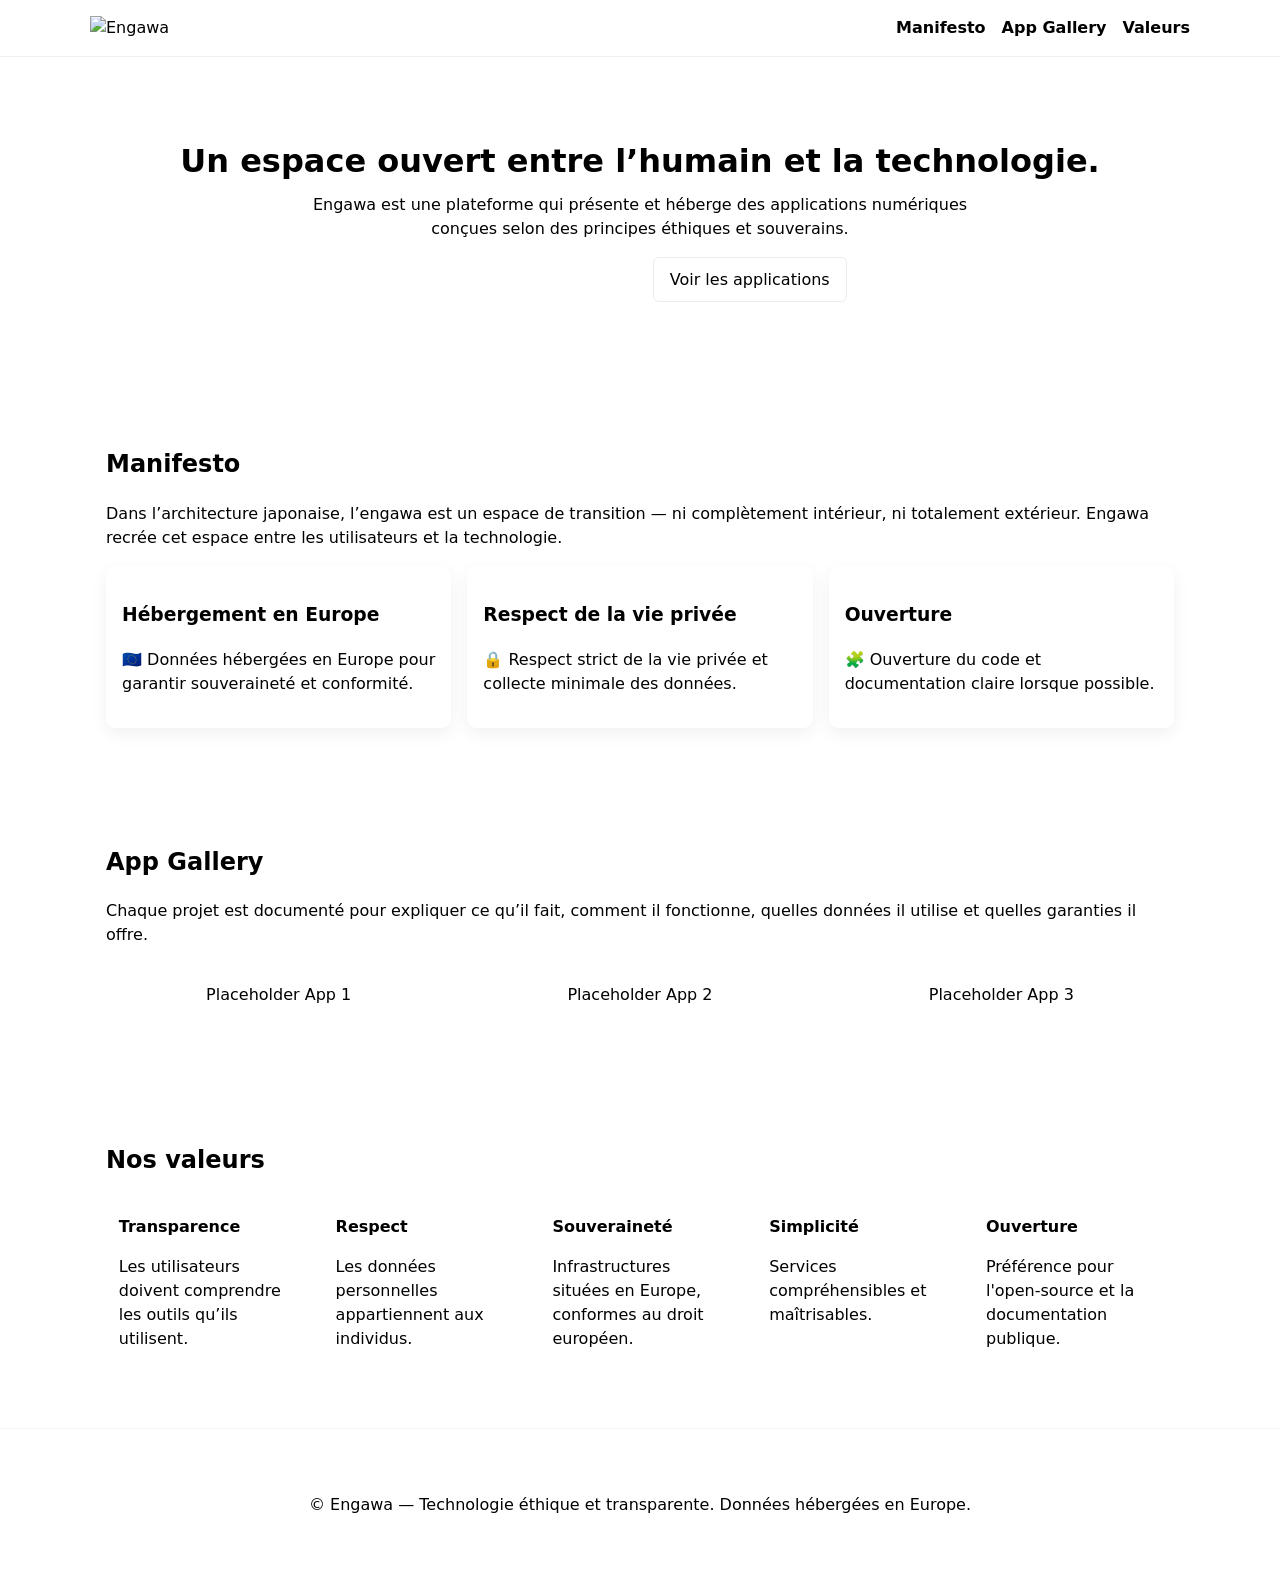
==== index.html @ 0fbfeb97 "Add Engawa project files" ====
<!doctype html>
<html lang="fr">
<head>
    <meta charset="utf-8">
    <meta name="viewport" content="width=device-width,initial-scale=1">
    <title>Engawa — Technologie éthique et transparente</title>
    <link rel="stylesheet" href="css/styles.css">
</head>
<body>
    <header class="site-header"> <div class="container header-inner"> <div class="logo-wrap"> <img src="assets/logo.svg" alt="Engawa" class="logo"> </div> <button id="navToggle" class="nav-toggle" aria-label="Ouvrir le menu">☰</button> <nav class="nav" id="mainNav"> <a href="#manifesto">Manifesto</a> <a href="#apps">App Gallery</a> <a href="#values">Valeurs</a> </nav> </div> </header>
    <main>
        <section class="hero"> <div class="container hero-inner"> <h1>Un espace ouvert entre l’humain et la technologie.</h1> <p class="lead">Engawa est une plateforme qui présente et héberge des applications numériques conçues selon des principes éthiques et souverains.</p> <p class="cta-row"> <a class="btn" href="#manifesto">Découvrir le manifesto</a> <a class="btn btn-ghost" href="#apps">Voir les applications</a> </p> </div> </section>
        <section id="manifesto" class="manifesto">
            <div class="container">
                <h2>Manifesto</h2>
                <p class="muted">Dans l’architecture japonaise, l’engawa est un espace de transition — ni complètement intérieur, ni totalement extérieur. Engawa recrée cet espace entre les utilisateurs et la technologie.</p>

                <div class="cards">
                    <article class="card">
                        <h3>Hébergement en Europe</h3>
                        <p>🇪🇺 Données hébergées en Europe pour garantir souveraineté et conformité.</p>
                    </article>
                    <article class="card">
                        <h3>Respect de la vie privée</h3>
                        <p>🔒 Respect strict de la vie privée et collecte minimale des données.</p>
                    </article>
                    <article class="card">
                        <h3>Ouverture</h3>
                        <p>🧩 Ouverture du code et documentation claire lorsque possible.</p>
                    </article>
                </div>
            </div>
        </section>

        <section id="apps" class="apps">
            <div class="container">
                <h2>App Gallery</h2>
                <p class="muted">Chaque projet est documenté pour expliquer ce qu’il fait, comment il fonctionne, quelles données il utilise et quelles garanties il offre.</p>

                <div class="app-grid">
                    <div class="app-card">Placeholder App 1</div>
                    <div class="app-card">Placeholder App 2</div>
                    <div class="app-card">Placeholder App 3</div>
                </div>
            </div>
        </section>

        <section id="values" class="values">
            <div class="container">
                <h2>Nos valeurs</h2>
                <div class="values-grid">
                    <div class="value">
                        <h4>Transparence</h4>
                        <p>Les utilisateurs doivent comprendre les outils qu’ils utilisent.</p>
                    </div>
                    <div class="value">
                        <h4>Respect</h4>
                        <p>Les données personnelles appartiennent aux individus.</p>
                    </div>
                    <div class="value">
                        <h4>Souveraineté</h4>
                        <p>Infrastructures situées en Europe, conformes au droit européen.</p>
                    </div>
                    <div class="value">
                        <h4>Simplicité</h4>
                        <p>Services compréhensibles et maîtrisables.</p>
                    </div>
                    <div class="value">
                        <h4>Ouverture</h4>
                        <p>Préférence pour l'open-source et la documentation publique.</p>
                    </div>
                </div>
            </div>
        </section>
    </main>
    <footer class="site-footer"> <div class="container"> <p>© Engawa — Technologie éthique et transparente. Données hébergées en Europe.</p> </div> </footer>
    <script src="js/main.js" defer></script>
</body>
</html>
---- css/styles.css ----
root {
    --bg: #f3efe7;
    --accent: #9aaeb9;
    --accent-2: #cbbf9e;
    --text: #1f2933;
    --muted: #6b6b6b;
}

* {
    box-sizing: border-box
}

body {
    margin: 0;
    font-family: Inter, system-ui, -apple-system, "Helvetica Neue", Arial;
    background: var(--bg);
    color: var(--text);
    line-height: 1.5
}

.container {
    max-width: 1100px;
    margin: 0 auto;
    padding: 1rem
}

.site-header {
    border-bottom: 1px solid rgba(0,0,0,0.06);
    background: transparent
}

.header-inner {
    display: flex;
    align-items: center;
    justify-content: space-between;
    padding: 1rem 0
}

.logo {
    height: 60px
}

.nav {
    display: flex;
    gap: 1rem
}

    .nav a {
        color: var(--text);
        text-decoration: none;
        font-weight: 600
    }

.nav-toggle {
    display: none;
    background: none;
    border: 0;
    font-size: 1.4rem
}

.hero {
    padding: 4rem 0
}

.hero-inner {
    text-align: center
}

.hero h1 {
    font-size: 2rem;
    margin: 0 0 .5rem
}

.lead {
    color: var(--muted);
    max-width: 700px;
    margin: 0 auto 1rem
}

.cta-row {
    margin-top: 1rem
}

.btn {
    background: var(--accent);
    color: white;
    padding: .6rem 1rem;
    border-radius: 6px;
    text-decoration: none;
    margin-right: .6rem;
    display: inline-block
}

.btn-ghost {
    background: transparent;
    border: 1px solid rgba(0,0,0,0.08);
    color: var(--text)
}

.manifesto {
    padding: 2rem 0
}

    .manifesto h2 {
        margin-top: 0
    }

.muted {
    color: var(--muted)
}

.cards {
    display: grid;
    grid-template-columns: repeat(auto-fit,minmax(220px,1fr));
    gap: 1rem;
    margin-top: 1rem
}

.card {
    background: rgba(255,255,255,0.6);
    padding: 1rem;
    border-radius: 10px;
    box-shadow: 0 6px 18px rgba(0,0,0,0.06)
}

.apps {
    padding: 2rem 0
}

.app-grid {
    display: grid;
    grid-template-columns: repeat(auto-fit,minmax(180px,1fr));
    gap: 1rem;
    margin-top: 1rem
}

.app-card {
    background: rgba(255,255,255,0.6);
    padding: 1.2rem;
    border-radius: 8px;
    text-align: center
}

.values {
    padding: 2rem 0
}

.values-grid {
    display: grid;
    grid-template-columns: repeat(auto-fit,minmax(200px,1fr));
    gap: 1rem
}

.value {
    background: transparent;
    padding: .8rem
}

    .value h4 {
        margin: .3rem 0
    }

.site-footer {
    padding: 2rem 0;
    text-align: center;
    color: var(--muted);
    border-top: 1px solid rgba(0,0,0,0.04)
}

@media(max-width:720px) {
    .logo {
        height: 48px
    }

    .nav {
        display: none
    }

    .nav-toggle {
        display: block
    }

    .hero {
        padding: 2.5rem 0
    }

        .hero h1 {
            font-size: 1.3rem
        }
}

.nav.open {
    display: flex;
    flex-direction: column;
    position: absolute;
    right: 1rem;
    top: 80px;
    background: rgba(255,255,255,0.95);
    padding: 0.5rem;
    border-radius: 8px;
    box-shadow: 0 6px 18px rgba(0,0,0,0.08)
}
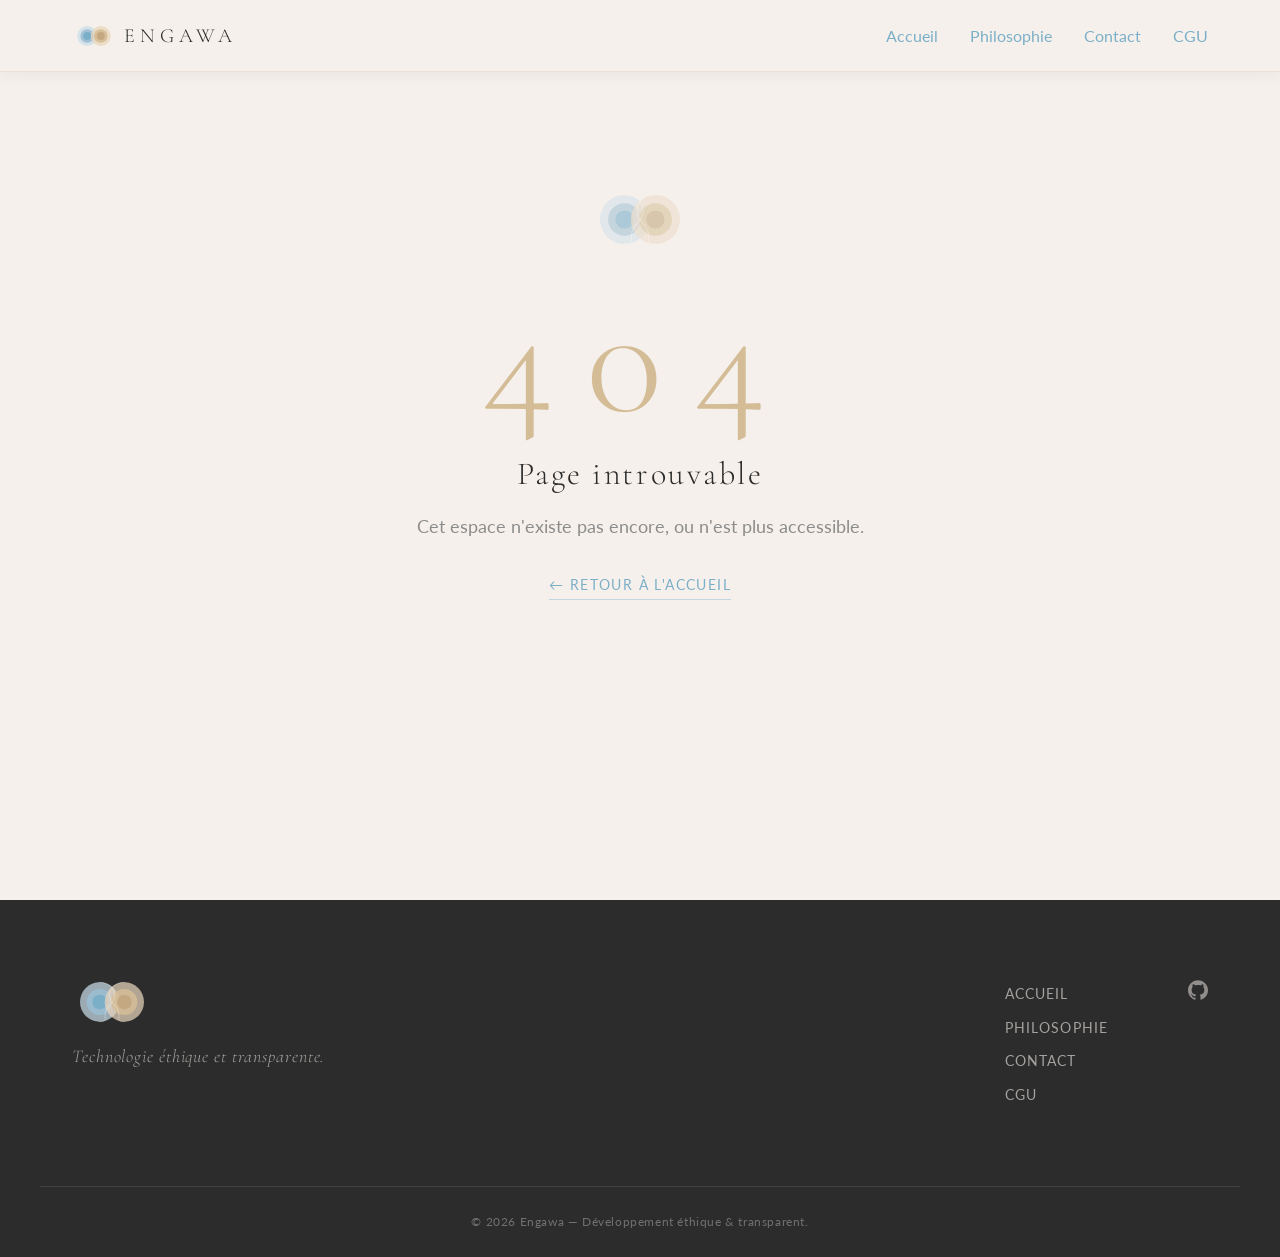
==== commit d8b5e458: "deploy: ca6d5dced47a93ddd8517fe1f7cdb0f572919a1f" ====
--- a/index.html
+++ b/index.html
@@ -1,79 +1,64 @@
-<!doctype html>
+<!DOCTYPE html>
 <html lang="fr">
+
 <head>
-    <meta charset="utf-8">
-    <meta name="viewport" content="width=device-width,initial-scale=1">
-    <title>Engawa — Technologie éthique et transparente</title>
-    <link rel="stylesheet" href="css/styles.css">
+    <meta charset="utf-8" />
+    <meta name="viewport" content="width=device-width, initial-scale=1.0" />
+    <meta name="description" content="Engawa — Plateforme de développement éthique et transparent. Applications numériques conçues avec respect, clarté et responsabilité." />
+    <meta name="theme-color" content="#F5F0EB" />
+    <title>Engawa — Technologie Éthique et Transparente</title>
+    <base href="/" />
+    <link href="_framework/dotnet.zdo08lyk47.js" rel="preload" as="script" fetchpriority="high" crossorigin="anonymous" integrity="sha256-dxfK66HblTceeyFnMBxThnvUXCr3DeY2MHQfjmnIp64=" />
+
+    <!-- Google Fonts -->
+    <link rel="preconnect" href="https://fonts.googleapis.com" />
+    <link rel="preconnect" href="https://fonts.gstatic.com" crossorigin />
+    <link href="https://fonts.googleapis.com/css2?family=Cormorant+Garamond:ital,wght@0,300;0,400;0,500;0,600;1,300;1,400&family=Lato:wght@300;400;700&display=swap" rel="stylesheet" />
+
+    <!-- Styles -->
+    <link rel="stylesheet" href="css/theme.css" />
+    <link rel="stylesheet" href="css/animations.css" />
+    <link rel="stylesheet" href="css/app.css" />
+    <link href="Engawa.styles.css" rel="stylesheet" />
+    <link rel="icon" type="image/png" href="favicon.png" />
+    <script type="importmap">{
+  "imports": {
+    "./_framework/blazor.webassembly.js": "./_framework/blazor.webassembly.66stpp682q.js",
+    "./_framework/dotnet.native.js": "./_framework/dotnet.native.69poregybn.js",
+    "./_framework/dotnet.runtime.js": "./_framework/dotnet.runtime.q5rqv3xrhm.js",
+    "./_framework/dotnet.js": "./_framework/dotnet.zdo08lyk47.js"
+  },
+  "scopes": {},
+  "integrity": {
+    "./_framework/blazor.webassembly.66stpp682q.js": "sha256-3lCWrko3zwspV40aQhs2S/IMkRSarnHRKIdkHhuXIBA=",
+    "./_framework/blazor.webassembly.js": "sha256-3lCWrko3zwspV40aQhs2S/IMkRSarnHRKIdkHhuXIBA=",
+    "./_framework/dotnet.js": "sha256-dxfK66HblTceeyFnMBxThnvUXCr3DeY2MHQfjmnIp64=",
+    "./_framework/dotnet.native.69poregybn.js": "sha256-JvdIvkSF0x6euoPT2QnQSMg2Gyv2oJbFeBi1XmWLYFU=",
+    "./_framework/dotnet.native.js": "sha256-JvdIvkSF0x6euoPT2QnQSMg2Gyv2oJbFeBi1XmWLYFU=",
+    "./_framework/dotnet.runtime.js": "sha256-ArknccFM1sHNVcih0x1h52AG+abNCoQjl6BlVrv3ePw=",
+    "./_framework/dotnet.runtime.q5rqv3xrhm.js": "sha256-ArknccFM1sHNVcih0x1h52AG+abNCoQjl6BlVrv3ePw=",
+    "./_framework/dotnet.zdo08lyk47.js": "sha256-dxfK66HblTceeyFnMBxThnvUXCr3DeY2MHQfjmnIp64="
+  }
+}</script>
 </head>
+
 <body>
-    <header class="site-header"> <div class="container header-inner"> <div class="logo-wrap"> <img src="assets/logo.svg" alt="Engawa" class="logo"> </div> <button id="navToggle" class="nav-toggle" aria-label="Ouvrir le menu">☰</button> <nav class="nav" id="mainNav"> <a href="#manifesto">Manifesto</a> <a href="#apps">App Gallery</a> <a href="#values">Valeurs</a> </nav> </div> </header>
-    <main>
-        <section class="hero"> <div class="container hero-inner"> <h1>Un espace ouvert entre l’humain et la technologie.</h1> <p class="lead">Engawa est une plateforme qui présente et héberge des applications numériques conçues selon des principes éthiques et souverains.</p> <p class="cta-row"> <a class="btn" href="#manifesto">Découvrir le manifesto</a> <a class="btn btn-ghost" href="#apps">Voir les applications</a> </p> </div> </section>
-        <section id="manifesto" class="manifesto">
-            <div class="container">
-                <h2>Manifesto</h2>
-                <p class="muted">Dans l’architecture japonaise, l’engawa est un espace de transition — ni complètement intérieur, ni totalement extérieur. Engawa recrée cet espace entre les utilisateurs et la technologie.</p>
+    <div id="app">
+        <svg class="loading-progress">
+            <circle r="40%" cx="50%" cy="50%" />
+            <circle r="40%" cx="50%" cy="50%" />
+        </svg>
+        <div class="loading-progress-text"></div>
+    </div>
 
-                <div class="cards">
-                    <article class="card">
-                        <h3>Hébergement en Europe</h3>
-                        <p>🇪🇺 Données hébergées en Europe pour garantir souveraineté et conformité.</p>
-                    </article>
-                    <article class="card">
-                        <h3>Respect de la vie privée</h3>
-                        <p>🔒 Respect strict de la vie privée et collecte minimale des données.</p>
-                    </article>
-                    <article class="card">
-                        <h3>Ouverture</h3>
-                        <p>🧩 Ouverture du code et documentation claire lorsque possible.</p>
-                    </article>
-                </div>
-            </div>
-        </section>
+    <div id="blazor-error-ui">
+        Une erreur inattendue s'est produite.
+        <a href="." class="reload">Recharger</a>
+        <span class="dismiss">🗙</span>
+    </div>
 
-        <section id="apps" class="apps">
-            <div class="container">
-                <h2>App Gallery</h2>
-                <p class="muted">Chaque projet est documenté pour expliquer ce qu’il fait, comment il fonctionne, quelles données il utilise et quelles garanties il offre.</p>
+    <script src="js/scroll-animations.js"></script>
+    <script src="_framework/blazor.webassembly.66stpp682q.js"></script>
+</body>
 
-                <div class="app-grid">
-                    <div class="app-card">Placeholder App 1</div>
-                    <div class="app-card">Placeholder App 2</div>
-                    <div class="app-card">Placeholder App 3</div>
-                </div>
-            </div>
-        </section>
-
-        <section id="values" class="values">
-            <div class="container">
-                <h2>Nos valeurs</h2>
-                <div class="values-grid">
-                    <div class="value">
-                        <h4>Transparence</h4>
-                        <p>Les utilisateurs doivent comprendre les outils qu’ils utilisent.</p>
-                    </div>
-                    <div class="value">
-                        <h4>Respect</h4>
-                        <p>Les données personnelles appartiennent aux individus.</p>
-                    </div>
-                    <div class="value">
-                        <h4>Souveraineté</h4>
-                        <p>Infrastructures situées en Europe, conformes au droit européen.</p>
-                    </div>
-                    <div class="value">
-                        <h4>Simplicité</h4>
-                        <p>Services compréhensibles et maîtrisables.</p>
-                    </div>
-                    <div class="value">
-                        <h4>Ouverture</h4>
-                        <p>Préférence pour l'open-source et la documentation publique.</p>
-                    </div>
-                </div>
-            </div>
-        </section>
-    </main>
-    <footer class="site-footer"> <div class="container"> <p>© Engawa — Technologie éthique et transparente. Données hébergées en Europe.</p> </div> </footer>
-    <script src="js/main.js" defer></script>
-</body>
-</html>+</html>
--- a/css/theme.css
+++ b/css/theme.css
@@ -0,0 +1,91 @@
+/* ==============================================
+   Engawa — Design Tokens & Theme Variables
+   ============================================== */
+
+:root {
+    /* Colors — Brand */
+    --color-blue:          #7BAFC8;
+    --color-blue-light:    #9BBDD2;
+    --color-blue-lighter:  #C8DCE8;
+    --color-blue-pale:     #E4EFF5;
+
+    --color-beige:         #C4A882;
+    --color-beige-light:   #D4BC96;
+    --color-beige-lighter: #E8D5BB;
+    --color-beige-pale:    #F2EAE0;
+
+    /* Colors — Backgrounds */
+    --color-bg:            #F5F0EB;
+    --color-bg-alt:        #EDE8E2;
+    --color-bg-dark:       #2C2C2C;
+    --color-white:         #FFFFFF;
+
+    /* Colors — Text */
+    --color-text:          #2C2C2C;
+    --color-text-medium:   #5C5C5C;
+    --color-text-muted:    #8C8C8C;
+    --color-text-light:    #B0B0B0;
+    --color-text-inverse:  #F5F0EB;
+
+    /* Colors — Accents */
+    --color-accent:        var(--color-blue);
+    --color-accent-hover:  #6397B2;
+
+    /* Typography */
+    --font-heading: 'Cormorant Garamond', Georgia, 'Times New Roman', serif;
+    --font-body:    'Lato', 'Helvetica Neue', Arial, sans-serif;
+
+    --font-size-xs:   0.75rem;
+    --font-size-sm:   0.875rem;
+    --font-size-base: 1rem;
+    --font-size-md:   1.125rem;
+    --font-size-lg:   1.25rem;
+    --font-size-xl:   1.5rem;
+    --font-size-2xl:  2rem;
+    --font-size-3xl:  2.75rem;
+    --font-size-4xl:  3.5rem;
+    --font-size-hero: clamp(3rem, 8vw, 6rem);
+
+    --font-weight-light:  300;
+    --font-weight-normal: 400;
+    --font-weight-medium: 500;
+    --font-weight-semi:   600;
+    --font-weight-bold:   700;
+
+    --line-height-tight:  1.2;
+    --line-height-normal: 1.6;
+    --line-height-loose:  1.8;
+
+    /* Spacing */
+    --space-xs:   0.25rem;
+    --space-sm:   0.5rem;
+    --space-md:   1rem;
+    --space-lg:   1.5rem;
+    --space-xl:   2rem;
+    --space-2xl:  3rem;
+    --space-3xl:  5rem;
+    --space-section: clamp(4rem, 8vw, 8rem);
+
+    /* Layout */
+    --container-max:     1200px;
+    --container-narrow:  800px;
+    --header-height:     72px;
+    --border-radius-sm:  6px;
+    --border-radius:     12px;
+    --border-radius-lg:  20px;
+    --border-radius-xl:  32px;
+
+    /* Shadows */
+    --shadow-sm:   0 2px 8px rgba(44, 44, 44, 0.06);
+    --shadow-card: 0 4px 24px rgba(44, 44, 44, 0.08);
+    --shadow-lg:   0 8px 40px rgba(44, 44, 44, 0.12);
+
+    /* Transitions */
+    --transition-fast:   0.15s ease;
+    --transition-base:   0.3s ease;
+    --transition-slow:   0.5s ease;
+
+    /* Z-index */
+    --z-header: 1000;
+    --z-modal:  2000;
+}
--- a/css/animations.css
+++ b/css/animations.css
@@ -0,0 +1,150 @@
+/* ==============================================
+   Engawa — Reusable CSS Animations
+   ============================================== */
+
+/* ---- Keyframes ---- */
+
+@keyframes fadeInUp {
+    from {
+        opacity: 0;
+        transform: translateY(32px);
+    }
+    to {
+        opacity: 1;
+        transform: translateY(0);
+    }
+}
+
+@keyframes fadeIn {
+    from { opacity: 0; }
+    to   { opacity: 1; }
+}
+
+@keyframes fadeInDown {
+    from {
+        opacity: 0;
+        transform: translateY(-20px);
+    }
+    to {
+        opacity: 1;
+        transform: translateY(0);
+    }
+}
+
+@keyframes floatGentle {
+    0%, 100% { transform: translateY(0px); }
+    50%       { transform: translateY(-10px); }
+}
+
+@keyframes shimmer {
+    0%   { opacity: 0.7; }
+    50%  { opacity: 1; }
+    100% { opacity: 0.7; }
+}
+
+@keyframes scaleIn {
+    from {
+        opacity: 0;
+        transform: scale(0.92);
+    }
+    to {
+        opacity: 1;
+        transform: scale(1);
+    }
+}
+
+@keyframes slideInLeft {
+    from {
+        opacity: 0;
+        transform: translateX(-40px);
+    }
+    to {
+        opacity: 1;
+        transform: translateX(0);
+    }
+}
+
+@keyframes slideInRight {
+    from {
+        opacity: 0;
+        transform: translateX(40px);
+    }
+    to {
+        opacity: 1;
+        transform: translateX(0);
+    }
+}
+
+@keyframes pulseSubtle {
+    0%, 100% { transform: scale(1); }
+    50%       { transform: scale(1.03); }
+}
+
+/* ---- Utility animation classes ---- */
+
+.animate-fade-in-up {
+    animation: fadeInUp 0.8s var(--transition-base) both;
+}
+
+.animate-fade-in {
+    animation: fadeIn 0.8s var(--transition-base) both;
+}
+
+.animate-float {
+    animation: floatGentle 4s ease-in-out infinite;
+}
+
+.animate-scale-in {
+    animation: scaleIn 0.7s var(--transition-base) both;
+}
+
+/* ---- Scroll-reveal states ---- */
+
+[data-reveal] {
+    opacity: 0;
+    transform: translateY(28px);
+    transition: opacity 0.7s ease, transform 0.7s ease;
+}
+
+[data-reveal].revealed {
+    opacity: 1;
+    transform: translateY(0);
+}
+
+[data-reveal="fade"] {
+    transform: none;
+}
+
+[data-reveal="scale"] {
+    transform: scale(0.92);
+}
+
+[data-reveal="scale"].revealed {
+    transform: scale(1);
+}
+
+[data-reveal="left"] {
+    transform: translateX(-30px);
+}
+
+[data-reveal="left"].revealed {
+    transform: translateX(0);
+}
+
+[data-reveal="right"] {
+    transform: translateX(30px);
+}
+
+[data-reveal="right"].revealed {
+    transform: translateX(0);
+}
+
+/* ---- Staggered delays ---- */
+
+[data-reveal-delay="1"] { transition-delay: 0.1s; }
+[data-reveal-delay="2"] { transition-delay: 0.2s; }
+[data-reveal-delay="3"] { transition-delay: 0.3s; }
+[data-reveal-delay="4"] { transition-delay: 0.4s; }
+[data-reveal-delay="5"] { transition-delay: 0.5s; }
+[data-reveal-delay="6"] { transition-delay: 0.6s; }
+[data-reveal-delay="7"] { transition-delay: 0.7s; }
--- a/css/app.css
+++ b/css/app.css
@@ -0,0 +1,210 @@
+/* ==============================================
+   Engawa — Global Styles
+   ============================================== */
+
+*, *::before, *::after {
+    box-sizing: border-box;
+}
+
+html {
+    scroll-behavior: smooth;
+    font-size: 16px;
+}
+
+body {
+    font-family: var(--font-body);
+    font-size: var(--font-size-base);
+    font-weight: var(--font-weight-normal);
+    line-height: var(--line-height-normal);
+    color: var(--color-text);
+    background-color: var(--color-bg);
+    margin: 0;
+    padding: 0;
+    -webkit-font-smoothing: antialiased;
+    -moz-osx-font-smoothing: grayscale;
+}
+
+h1, h2, h3, h4, h5, h6 {
+    font-family: var(--font-heading);
+    font-weight: var(--font-weight-light);
+    line-height: var(--line-height-tight);
+    color: var(--color-text);
+    margin-top: 0;
+}
+
+h1 { font-size: var(--font-size-4xl); }
+h2 { font-size: var(--font-size-3xl); }
+h3 { font-size: var(--font-size-2xl); }
+h4 { font-size: var(--font-size-xl); }
+
+p {
+    margin-top: 0;
+    line-height: var(--line-height-loose);
+}
+
+a {
+    color: var(--color-blue);
+    text-decoration: none;
+    transition: color var(--transition-fast);
+}
+
+a:hover {
+    color: var(--color-accent-hover);
+}
+
+img, svg {
+    max-width: 100%;
+    display: block;
+}
+
+.container {
+    max-width: var(--container-max);
+    margin-inline: auto;
+    padding-inline: var(--space-xl);
+}
+
+.container--narrow {
+    max-width: var(--container-narrow);
+    margin-inline: auto;
+    padding-inline: var(--space-xl);
+}
+
+/* Blazor error UI */
+#blazor-error-ui {
+    background: #FFE4E4;
+    border-top: 1px solid #E57373;
+    bottom: 0;
+    box-shadow: 0 -1px 2px rgba(0,0,0,.2);
+    display: none;
+    left: 0;
+    padding: 0.6rem 1.25rem 0.7rem 1.25rem;
+    position: fixed;
+    width: 100%;
+    z-index: 1000;
+    font-family: var(--font-body);
+    font-size: var(--font-size-sm);
+}
+
+#blazor-error-ui .dismiss {
+    cursor: pointer;
+    position: absolute;
+    right: 0.75rem;
+    top: 0.5rem;
+}
+
+.loading-progress {
+    position: relative;
+    display: block;
+    width: 8rem;
+    height: 8rem;
+    margin: 20vh auto 1rem;
+}
+
+.loading-progress circle {
+    fill: none;
+    stroke: var(--color-blue-lighter);
+    stroke-width: 0.6rem;
+    transform-origin: 50% 50%;
+    transform: rotate(-90deg);
+}
+
+.loading-progress circle:last-child {
+    stroke: var(--color-blue);
+    stroke-dasharray: calc(3.141 * var(--blazor-load-percentage, 0%) * 0.8), 500%;
+    transition: stroke-dasharray 0.05s ease-in-out;
+}
+
+.loading-progress-text::after {
+    content: var(--blazor-load-percentage-text, "Loading");
+    display: block;
+    text-align: center;
+    font-family: var(--font-heading);
+    font-size: var(--font-size-lg);
+    color: var(--color-text-muted);
+    letter-spacing: 0.15em;
+}
+.invalid {
+    outline: 1px solid red;
+}
+
+.validation-message {
+    color: red;
+}
+
+#blazor-error-ui {
+    color-scheme: light only;
+    background: lightyellow;
+    bottom: 0;
+    box-shadow: 0 -1px 2px rgba(0, 0, 0, 0.2);
+    box-sizing: border-box;
+    display: none;
+    left: 0;
+    padding: 0.6rem 1.25rem 0.7rem 1.25rem;
+    position: fixed;
+    width: 100%;
+    z-index: 1000;
+}
+
+    #blazor-error-ui .dismiss {
+        cursor: pointer;
+        position: absolute;
+        right: 0.75rem;
+        top: 0.5rem;
+    }
+
+.blazor-error-boundary {
+    background: url([data-uri]) no-repeat 1rem/1.8rem, #b32121;
+    padding: 1rem 1rem 1rem 3.7rem;
+    color: white;
+}
+
+    .blazor-error-boundary::after {
+        content: "An error has occurred."
+    }
+
+.loading-progress {
+    position: absolute;
+    display: block;
+    width: 8rem;
+    height: 8rem;
+    inset: 20vh 0 auto 0;
+    margin: 0 auto 0 auto;
+}
+
+    .loading-progress circle {
+        fill: none;
+        stroke: #e0e0e0;
+        stroke-width: 0.6rem;
+        transform-origin: 50% 50%;
+        transform: rotate(-90deg);
+    }
+
+        .loading-progress circle:last-child {
+            stroke: #1b6ec2;
+            stroke-dasharray: calc(3.141 * var(--blazor-load-percentage, 0%) * 0.8), 500%;
+            transition: stroke-dasharray 0.05s ease-in-out;
+        }
+
+.loading-progress-text {
+    position: absolute;
+    text-align: center;
+    font-weight: bold;
+    inset: calc(20vh + 3.25rem) 0 auto 0.2rem;
+}
+
+    .loading-progress-text:after {
+        content: var(--blazor-load-percentage-text, "Loading");
+    }
+
+code {
+    color: #c02d76;
+}
+
+.form-floating > .form-control-plaintext::placeholder, .form-floating > .form-control::placeholder {
+    color: var(--bs-secondary-color);
+    text-align: end;
+}
+
+.form-floating > .form-control-plaintext:focus::placeholder, .form-floating > .form-control:focus::placeholder {
+    text-align: start;
+}
--- a/Engawa.styles.css
+++ b/Engawa.styles.css
@@ -0,0 +1,1416 @@
+/* /Components/Home/AppGallerySection.razor.rz.scp.css */
+.app-gallery[b-ftm8r7s734] {
+    padding: var(--space-section) var(--space-xl);
+    background-color: var(--color-beige-pale);
+    position: relative;
+}
+
+.gallery-grid[b-ftm8r7s734] {
+    display: grid;
+    grid-template-columns: repeat(3, 1fr);
+    gap: var(--space-xl);
+    margin-bottom: var(--space-3xl);
+}
+
+.gallery-card[b-ftm8r7s734] {
+    background-color: var(--color-white);
+    border-radius: var(--border-radius-lg);
+    padding: var(--space-2xl);
+    box-shadow: var(--shadow-card);
+    border: 1px solid rgba(196, 168, 130, 0.15);
+    position: relative;
+    transition: transform var(--transition-base), box-shadow var(--transition-base);
+    display: flex;
+    flex-direction: column;
+    gap: var(--space-sm);
+}
+
+.gallery-card:hover[b-ftm8r7s734] {
+    transform: translateY(-4px);
+    box-shadow: var(--shadow-lg);
+}
+
+.gallery-card__badge[b-ftm8r7s734] {
+    position: absolute;
+    top: var(--space-lg);
+    right: var(--space-lg);
+    font-size: var(--font-size-xs);
+    font-weight: var(--font-weight-medium);
+    letter-spacing: 0.1em;
+    text-transform: uppercase;
+    color: var(--color-white);
+    background-color: var(--color-beige);
+    border-radius: var(--border-radius-xl);
+    padding: 3px 10px;
+}
+
+.gallery-card__icon[b-ftm8r7s734] {
+    font-size: 2rem;
+    margin-bottom: var(--space-sm);
+}
+
+.gallery-card__name[b-ftm8r7s734] {
+    font-family: var(--font-heading);
+    font-size: var(--font-size-xl);
+    font-weight: var(--font-weight-light);
+    color: var(--color-text);
+    margin: 0;
+    letter-spacing: 0.04em;
+}
+
+.gallery-card__desc[b-ftm8r7s734] {
+    font-size: var(--font-size-sm);
+    color: var(--color-text-medium);
+    line-height: var(--line-height-loose);
+    margin: 0;
+    flex: 1;
+}
+
+.gallery-card__tags[b-ftm8r7s734] {
+    display: flex;
+    flex-wrap: wrap;
+    gap: var(--space-xs);
+    margin-top: var(--space-sm);
+}
+
+.tag[b-ftm8r7s734] {
+    font-size: var(--font-size-xs);
+    font-weight: var(--font-weight-normal);
+    letter-spacing: 0.06em;
+    color: var(--color-blue);
+    background-color: var(--color-blue-pale);
+    border-radius: var(--border-radius-xl);
+    padding: 3px 10px;
+}
+
+/* CTA */
+.gallery-cta[b-ftm8r7s734] {
+    text-align: center;
+    display: flex;
+    flex-direction: column;
+    align-items: center;
+    gap: var(--space-sm);
+}
+
+.gallery-cta p[b-ftm8r7s734] {
+    font-family: var(--font-heading);
+    font-size: var(--font-size-xl);
+    font-weight: var(--font-weight-light);
+    color: var(--color-text-medium);
+    margin: 0;
+    font-style: italic;
+}
+
+.gallery-cta-link[b-ftm8r7s734] {
+    font-size: var(--font-size-sm);
+    font-weight: var(--font-weight-normal);
+    letter-spacing: 0.12em;
+    text-transform: uppercase;
+    color: var(--color-blue);
+    text-decoration: none;
+    border-bottom: 1px solid var(--color-blue);
+    padding-bottom: 2px;
+    transition: color var(--transition-base), border-color var(--transition-base);
+}
+
+.gallery-cta-link:hover[b-ftm8r7s734] {
+    color: var(--color-accent-hover);
+    border-color: var(--color-accent-hover);
+}
+
+@media (max-width: 1024px) {
+    .gallery-grid[b-ftm8r7s734] {
+        grid-template-columns: repeat(2, 1fr);
+    }
+}
+
+@media (max-width: 640px) {
+    .gallery-grid[b-ftm8r7s734] {
+        grid-template-columns: 1fr;
+    }
+}
+/* /Components/Home/HeroSection.razor.rz.scp.css */
+.hero[b-b56eohnjak] {
+    min-height: calc(92vh - var(--header-height));
+    display: flex;
+    flex-direction: column;
+    align-items: center;
+    justify-content: center;
+    background-color: var(--color-bg);
+    position: relative;
+    overflow: hidden;
+    padding: var(--space-section) var(--space-xl);
+}
+
+/* Subtle texture overlay */
+.hero[b-b56eohnjak]::before {
+    content: '';
+    position: absolute;
+    inset: 0;
+    background-image:
+        radial-gradient(ellipse 80% 60% at 20% 30%, rgba(123, 175, 200, 0.08) 0%, transparent 60%),
+        radial-gradient(ellipse 60% 80% at 80% 70%, rgba(196, 168, 130, 0.07) 0%, transparent 60%);
+    pointer-events: none;
+}
+
+.hero-content[b-b56eohnjak] {
+    position: relative;
+    display: flex;
+    flex-direction: column;
+    align-items: center;
+    text-align: center;
+    gap: var(--space-lg);
+    max-width: 720px;
+}
+
+.hero-logo[b-b56eohnjak] {
+    margin-bottom: var(--space-sm);
+}
+
+.hero-title[b-b56eohnjak] {
+    font-family: var(--font-heading);
+    font-size: var(--font-size-hero);
+    font-weight: var(--font-weight-light);
+    letter-spacing: 0.4em;
+    color: var(--color-text);
+    margin: 0;
+    line-height: 1;
+}
+
+.hero-tagline[b-b56eohnjak] {
+    font-family: var(--font-body);
+    font-size: var(--font-size-sm);
+    font-weight: var(--font-weight-normal);
+    letter-spacing: 0.25em;
+    text-transform: uppercase;
+    color: var(--color-text-muted);
+    margin: 0;
+}
+
+.hero-sub[b-b56eohnjak] {
+    font-family: var(--font-heading);
+    font-size: clamp(var(--font-size-lg), 2.5vw, var(--font-size-xl));
+    font-weight: var(--font-weight-light);
+    color: var(--color-text-medium);
+    line-height: var(--line-height-loose);
+    margin: var(--space-md) 0 0;
+}
+
+/* Buttons */
+.hero-actions[b-b56eohnjak] {
+    display: flex;
+    gap: var(--space-md);
+    flex-wrap: wrap;
+    justify-content: center;
+    margin-top: var(--space-md);
+}
+
+.btn-primary[b-b56eohnjak] {
+    display: inline-flex;
+    align-items: center;
+    padding: 0.85rem 2rem;
+    background-color: var(--color-blue);
+    color: var(--color-white);
+    font-family: var(--font-body);
+    font-size: var(--font-size-sm);
+    font-weight: var(--font-weight-normal);
+    letter-spacing: 0.12em;
+    text-transform: uppercase;
+    text-decoration: none;
+    border-radius: var(--border-radius-xl);
+    border: 1.5px solid var(--color-blue);
+    transition: background-color var(--transition-base), transform var(--transition-fast);
+}
+
+.btn-primary:hover[b-b56eohnjak] {
+    background-color: var(--color-accent-hover);
+    border-color: var(--color-accent-hover);
+    color: var(--color-white);
+    transform: translateY(-2px);
+}
+
+.btn-secondary[b-b56eohnjak] {
+    display: inline-flex;
+    align-items: center;
+    padding: 0.85rem 2rem;
+    background-color: transparent;
+    color: var(--color-text-medium);
+    font-family: var(--font-body);
+    font-size: var(--font-size-sm);
+    font-weight: var(--font-weight-normal);
+    letter-spacing: 0.12em;
+    text-transform: uppercase;
+    text-decoration: none;
+    border-radius: var(--border-radius-xl);
+    border: 1.5px solid var(--color-beige);
+    transition: background-color var(--transition-base), color var(--transition-base), transform var(--transition-fast);
+}
+
+.btn-secondary:hover[b-b56eohnjak] {
+    background-color: var(--color-beige-pale);
+    color: var(--color-text);
+    transform: translateY(-2px);
+}
+
+/* Scroll hint */
+.hero-scroll-hint[b-b56eohnjak] {
+    position: absolute;
+    bottom: var(--space-xl);
+    left: 50%;
+    transform: translateX(-50%);
+    display: flex;
+    flex-direction: column;
+    align-items: center;
+}
+
+.scroll-line[b-b56eohnjak] {
+    display: block;
+    width: 1px;
+    height: 48px;
+    background: linear-gradient(to bottom, transparent, var(--color-beige));
+    animation: pulseSubtle 2s ease-in-out infinite;
+}
+
+@media (max-width: 600px) {
+    .hero-actions[b-b56eohnjak] {
+        flex-direction: column;
+        width: 100%;
+    }
+
+    .btn-primary[b-b56eohnjak],
+    .btn-secondary[b-b56eohnjak] {
+        width: 100%;
+        justify-content: center;
+    }
+}
+/* /Components/Home/ManifestoSection.razor.rz.scp.css */
+.manifesto[b-t0n6k7l5n1] {
+    padding: var(--space-section) var(--space-xl);
+    background-color: var(--color-bg);
+}
+
+.manifesto-grid[b-t0n6k7l5n1] {
+    display: grid;
+    grid-template-columns: repeat(3, 1fr);
+    gap: var(--space-xl);
+}
+
+@media (max-width: 1024px) {
+    .manifesto-grid[b-t0n6k7l5n1] {
+        grid-template-columns: repeat(2, 1fr);
+    }
+}
+
+@media (max-width: 640px) {
+    .manifesto-grid[b-t0n6k7l5n1] {
+        grid-template-columns: 1fr;
+    }
+}
+/* /Components/Home/StorytellingSection.razor.rz.scp.css */
+.storytelling[b-bbxzjsp92a] {
+    padding: var(--space-section) var(--space-xl);
+    background-color: var(--color-bg-alt);
+    position: relative;
+}
+
+.storytelling-intro[b-bbxzjsp92a] {
+    text-align: center;
+    margin-bottom: var(--space-3xl);
+}
+
+.storytelling-quote[b-bbxzjsp92a] {
+    font-family: var(--font-heading);
+    font-size: clamp(var(--font-size-xl), 3vw, var(--font-size-3xl));
+    font-weight: var(--font-weight-light);
+    font-style: italic;
+    color: var(--color-text-medium);
+    line-height: var(--line-height-loose);
+    margin: 0;
+}
+
+.storytelling-body[b-bbxzjsp92a] {
+    display: flex;
+    flex-direction: column;
+    gap: 0;
+}
+
+.story-block[b-bbxzjsp92a] {
+    padding: var(--space-2xl) 0;
+    text-align: center;
+}
+
+.story-block p[b-bbxzjsp92a] {
+    font-size: var(--font-size-md);
+    color: var(--color-text-medium);
+    line-height: var(--line-height-loose);
+    margin: 0 0 var(--space-md);
+}
+
+.story-block p:last-child[b-bbxzjsp92a] {
+    margin-bottom: 0;
+}
+
+.story-block strong[b-bbxzjsp92a] {
+    color: var(--color-text);
+    font-weight: var(--font-weight-medium);
+}
+
+.story-closing[b-bbxzjsp92a] {
+    font-family: var(--font-heading);
+    font-size: var(--font-size-xl);
+    font-weight: var(--font-weight-light);
+    font-style: italic;
+    color: var(--color-blue);
+}
+
+.story-divider[b-bbxzjsp92a] {
+    width: 1px;
+    height: 40px;
+    background: linear-gradient(to bottom, transparent, var(--color-beige), transparent);
+    margin-inline: auto;
+}
+/* /Components/Layout/SiteFooter.razor.rz.scp.css */
+.site-footer[b-vyf6u2hbw0] {
+    background-color: var(--color-bg-dark);
+    color: var(--color-text-inverse);
+    padding-top: var(--space-3xl);
+}
+
+.footer-container[b-vyf6u2hbw0] {
+    max-width: var(--container-max);
+    margin-inline: auto;
+    padding-inline: var(--space-xl);
+    display: grid;
+    grid-template-columns: 1fr auto auto;
+    gap: var(--space-3xl);
+    align-items: start;
+    padding-bottom: var(--space-3xl);
+    border-bottom: 1px solid rgba(245, 240, 235, 0.1);
+}
+
+/* Brand */
+.footer-brand[b-vyf6u2hbw0] {
+    display: flex;
+    flex-direction: column;
+    gap: var(--space-md);
+}
+
+.footer-tagline[b-vyf6u2hbw0] {
+    font-family: var(--font-heading);
+    font-size: var(--font-size-md);
+    font-weight: var(--font-weight-light);
+    color: rgba(245, 240, 235, 0.6);
+    letter-spacing: 0.05em;
+    margin: 0;
+    font-style: italic;
+}
+
+/* Nav */
+.footer-nav ul[b-vyf6u2hbw0] {
+    list-style: none;
+    margin: 0;
+    padding: 0;
+    display: flex;
+    flex-direction: column;
+    gap: var(--space-sm);
+}
+
+.footer-nav a[b-vyf6u2hbw0] {
+    font-size: var(--font-size-sm);
+    color: rgba(245, 240, 235, 0.6);
+    letter-spacing: 0.08em;
+    text-transform: uppercase;
+    text-decoration: none;
+    transition: color var(--transition-base);
+}
+
+.footer-nav a:hover[b-vyf6u2hbw0] {
+    color: var(--color-beige-lighter);
+}
+
+/* Social */
+.footer-social[b-vyf6u2hbw0] {
+    display: flex;
+    gap: var(--space-md);
+    align-items: flex-start;
+}
+
+.footer-social a[b-vyf6u2hbw0] {
+    color: rgba(245, 240, 235, 0.5);
+    transition: color var(--transition-base);
+    display: flex;
+    align-items: center;
+}
+
+.footer-social a:hover[b-vyf6u2hbw0] {
+    color: var(--color-blue-lighter);
+}
+
+/* Bottom */
+.footer-bottom[b-vyf6u2hbw0] {
+    max-width: var(--container-max);
+    margin-inline: auto;
+    padding-inline: var(--space-xl);
+    padding-block: var(--space-lg);
+    text-align: center;
+}
+
+.footer-bottom p[b-vyf6u2hbw0] {
+    font-size: var(--font-size-xs);
+    color: rgba(245, 240, 235, 0.35);
+    letter-spacing: 0.05em;
+    margin: 0;
+}
+
+@media (max-width: 768px) {
+    .footer-container[b-vyf6u2hbw0] {
+        grid-template-columns: 1fr;
+        gap: var(--space-xl);
+    }
+
+    .footer-nav ul[b-vyf6u2hbw0] {
+        flex-direction: row;
+        flex-wrap: wrap;
+        gap: var(--space-md);
+    }
+}
+/* /Components/Shared/EngawaLogo.razor.rz.scp.css */
+.engawa-logo[b-im93jkkf02] {
+    display: block;
+}
+/* /Components/Shared/SectionTitle.razor.rz.scp.css */
+.section-title[b-sgy97jxquc] {
+    margin-bottom: var(--space-3xl);
+}
+
+.section-title--center[b-sgy97jxquc] {
+    text-align: center;
+}
+
+.section-title--left[b-sgy97jxquc] {
+    text-align: left;
+}
+
+.section-title--right[b-sgy97jxquc] {
+    text-align: right;
+}
+
+.section-title__eyebrow[b-sgy97jxquc] {
+    display: inline-block;
+    font-family: var(--font-body);
+    font-size: var(--font-size-xs);
+    font-weight: var(--font-weight-normal);
+    letter-spacing: 0.3em;
+    text-transform: uppercase;
+    color: var(--color-blue);
+    margin-bottom: var(--space-md);
+}
+
+.section-title__heading[b-sgy97jxquc] {
+    font-family: var(--font-heading);
+    font-size: clamp(var(--font-size-2xl), 4vw, var(--font-size-3xl));
+    font-weight: var(--font-weight-light);
+    color: var(--color-text);
+    letter-spacing: 0.12em;
+    text-transform: uppercase;
+    margin: 0 0 var(--space-lg);
+    line-height: 1.15;
+}
+
+.section-title__subtitle[b-sgy97jxquc] {
+    font-size: var(--font-size-md);
+    color: var(--color-text-medium);
+    max-width: 600px;
+    line-height: var(--line-height-loose);
+    margin: 0 auto;
+}
+
+.section-title--left .section-title__subtitle[b-sgy97jxquc],
+.section-title--right .section-title__subtitle[b-sgy97jxquc] {
+    margin: 0;
+}
+/* /Components/Shared/ValueCard.razor.rz.scp.css */
+.value-card[b-u9al2xo23a] {
+    background-color: var(--color-white);
+    border-radius: var(--border-radius-lg);
+    padding: var(--space-2xl) var(--space-xl);
+    box-shadow: var(--shadow-card);
+    border: 1px solid rgba(196, 168, 130, 0.12);
+    text-align: center;
+    transition: transform var(--transition-base), box-shadow var(--transition-base);
+    display: flex;
+    flex-direction: column;
+    align-items: center;
+    gap: var(--space-md);
+}
+
+.value-card:hover[b-u9al2xo23a] {
+    transform: translateY(-6px);
+    box-shadow: var(--shadow-lg);
+}
+
+.value-card__icon[b-u9al2xo23a] {
+    width: 52px;
+    height: 52px;
+    border-radius: 50%;
+    background: linear-gradient(135deg, var(--color-blue-pale), var(--color-beige-pale));
+    display: flex;
+    align-items: center;
+    justify-content: center;
+    font-size: 1.5rem;
+    flex-shrink: 0;
+}
+
+.value-card__title[b-u9al2xo23a] {
+    font-family: var(--font-heading);
+    font-size: var(--font-size-xl);
+    font-weight: var(--font-weight-light);
+    color: var(--color-text);
+    letter-spacing: 0.06em;
+    margin: 0;
+}
+
+.value-card__description[b-u9al2xo23a] {
+    font-size: var(--font-size-sm);
+    color: var(--color-text-medium);
+    line-height: var(--line-height-loose);
+    margin: 0;
+}
+/* /Layout/MainLayout.razor.rz.scp.css */
+.main-content[b-dmwbtisoma] {
+    min-height: calc(100vh - var(--header-height));
+    display: flex;
+    flex-direction: column;
+}
+        text-decoration: underline;[b-dmwbtisoma]
+    }
+
+    .top-row[b-dmwbtisoma]  a:first-child {
+        overflow: hidden;
+        text-overflow: ellipsis;
+    }
+
+@media (max-width: 640.98px) {
+    .top-row[b-dmwbtisoma] {
+        justify-content: space-between;
+    }
+
+    .top-row[b-dmwbtisoma]  a, .top-row[b-dmwbtisoma]  .btn-link {
+        margin-left: 0;
+    }
+}
+
+@media (min-width: 641px) {
+    .page[b-dmwbtisoma] {
+        flex-direction: row;
+    }
+
+    .sidebar[b-dmwbtisoma] {
+        width: 250px;
+        height: 100vh;
+        position: sticky;
+        top: 0;
+    }
+
+    .top-row[b-dmwbtisoma] {
+        position: sticky;
+        top: 0;
+        z-index: 1;
+    }
+
+    .top-row.auth[b-dmwbtisoma]  a:first-child {
+        flex: 1;
+        text-align: right;
+        width: 0;
+    }
+
+    .top-row[b-dmwbtisoma], article[b-dmwbtisoma] {
+        padding-left: 2rem !important;
+        padding-right: 1.5rem !important;
+    }
+}
+/* /Layout/NavMenu.razor.rz.scp.css */
+.site-header[b-q35bbt45hs] {
+    position: sticky;
+    top: 0;
+    z-index: var(--z-header);
+    height: var(--header-height);
+    background-color: rgba(245, 240, 235, 0.92);
+    backdrop-filter: blur(12px);
+    -webkit-backdrop-filter: blur(12px);
+    border-bottom: 1px solid rgba(196, 168, 130, 0.18);
+    box-shadow: 0 2px 16px rgba(44, 44, 44, 0.06);
+}
+
+.nav-container[b-q35bbt45hs] {
+    max-width: var(--container-max);
+    margin-inline: auto;
+    padding-inline: var(--space-xl);
+    height: 100%;
+    display: flex;
+    align-items: center;
+    justify-content: space-between;
+    gap: var(--space-xl);
+}
+
+/* Brand */
+.nav-brand[b-q35bbt45hs] {
+    display: flex;
+    align-items: center;
+    gap: var(--space-sm);
+    text-decoration: none;
+    flex-shrink: 0;
+}
+
+.nav-logo[b-q35bbt45hs] {
+    width: 44px;
+    height: 24px;
+}
+
+.nav-brand-text[b-q35bbt45hs] {
+    font-family: var(--font-heading);
+    font-size: var(--font-size-lg);
+    font-weight: var(--font-weight-light);
+    color: var(--color-text);
+    letter-spacing: 0.25em;
+    line-height: 1;
+}
+
+/* Links */
+.nav-links[b-q35bbt45hs] {
+    display: flex;
+    align-items: center;
+    gap: var(--space-xl);
+    list-style: none;
+    margin: 0;
+    padding: 0;
+}
+
+.nav-link[b-q35bbt45hs] {
+    font-family: var(--font-body);
+    font-size: var(--font-size-sm);
+    font-weight: var(--font-weight-normal);
+    color: var(--color-text-medium);
+    text-decoration: none;
+    letter-spacing: 0.08em;
+    text-transform: uppercase;
+    padding-block: var(--space-xs);
+    border-bottom: 2px solid transparent;
+    transition: color var(--transition-base), border-color var(--transition-base);
+}
+
+.nav-link:hover[b-q35bbt45hs] {
+    color: var(--color-text);
+    border-bottom-color: var(--color-beige);
+}
+
+[b-q35bbt45hs] .nav-link.active {
+    color: var(--color-text);
+    border-bottom-color: var(--color-blue);
+}
+
+/* Hamburger */
+.nav-hamburger[b-q35bbt45hs] {
+    display: none;
+    flex-direction: column;
+    justify-content: center;
+    gap: 5px;
+    background: none;
+    border: none;
+    cursor: pointer;
+    padding: var(--space-sm);
+    width: 40px;
+    height: 40px;
+}
+
+.hamburger-line[b-q35bbt45hs] {
+    display: block;
+    width: 22px;
+    height: 1.5px;
+    background-color: var(--color-text);
+    border-radius: 2px;
+    transition: transform var(--transition-base), opacity var(--transition-base);
+}
+
+/* Mobile */
+@media (max-width: 768px) {
+    .nav-hamburger[b-q35bbt45hs] {
+        display: flex;
+    }
+
+    .nav-links[b-q35bbt45hs] {
+        display: none;
+        position: absolute;
+        top: var(--header-height);
+        left: 0;
+        right: 0;
+        flex-direction: column;
+        align-items: flex-start;
+        gap: 0;
+        background-color: var(--color-bg);
+        border-bottom: 1px solid var(--color-beige-lighter);
+        padding: var(--space-md) var(--space-xl);
+        box-shadow: 0 8px 24px rgba(44, 44, 44, 0.08);
+    }
+
+    .nav-links--open[b-q35bbt45hs] {
+        display: flex;
+    }
+
+    .nav-link[b-q35bbt45hs] {
+        padding-block: var(--space-md);
+        font-size: var(--font-size-base);
+        width: 100%;
+    }
+}
+        border-radius: 4px;
+        height: 3rem;
+        display: flex;
+        align-items: center;
+        line-height: 3rem;[b-q35bbt45hs]
+    }
+
+.nav-item[b-q35bbt45hs]  a.active {
+    background-color: rgba(255,255,255,0.37);
+    color: white;
+}
+
+.nav-item[b-q35bbt45hs]  a:hover {
+    background-color: rgba(255,255,255,0.1);
+    color: white;
+}
+
+@media (min-width: 641px) {
+    .navbar-toggler[b-q35bbt45hs] {
+        display: none;
+    }
+
+    .collapse[b-q35bbt45hs] {
+        /* Never collapse the sidebar for wide screens */
+        display: block;
+    }
+
+    .nav-scrollable[b-q35bbt45hs] {
+        /* Allow sidebar to scroll for tall menus */
+        height: calc(100vh - 3.5rem);
+        overflow-y: auto;
+    }
+}
+/* /Pages/Contact.razor.rz.scp.css */
+/* === Contact Hero === */
+.contact-hero[b-9o8n94qkxy] {
+    padding: var(--space-section) var(--space-xl);
+    background-color: var(--color-bg);
+    text-align: center;
+}
+
+.contact-hero h1[b-9o8n94qkxy] {
+    font-family: var(--font-heading);
+    font-size: clamp(var(--font-size-3xl), 5vw, var(--font-size-4xl));
+    font-weight: var(--font-weight-light);
+    letter-spacing: 0.1em;
+    color: var(--color-text);
+    margin: 0 0 var(--space-xl);
+}
+
+.eyebrow[b-9o8n94qkxy] {
+    display: inline-block;
+    font-family: var(--font-body);
+    font-size: var(--font-size-xs);
+    font-weight: var(--font-weight-normal);
+    letter-spacing: 0.3em;
+    text-transform: uppercase;
+    color: var(--color-blue);
+    margin-bottom: var(--space-md);
+}
+
+.lead[b-9o8n94qkxy] {
+    font-family: var(--font-heading);
+    font-size: clamp(var(--font-size-md), 2vw, var(--font-size-xl));
+    font-weight: var(--font-weight-light);
+    font-style: italic;
+    color: var(--color-text-medium);
+    line-height: var(--line-height-loose);
+    margin: 0;
+}
+
+/* === Contact layout === */
+.contact-section[b-9o8n94qkxy] {
+    padding: var(--space-section) var(--space-xl);
+    background-color: var(--color-bg-alt);
+}
+
+.contact-layout[b-9o8n94qkxy] {
+    display: grid;
+    grid-template-columns: 1fr 340px;
+    gap: var(--space-3xl);
+    align-items: start;
+}
+
+/* === Form === */
+.contact-form-wrapper[b-9o8n94qkxy] {
+    background-color: var(--color-white);
+    border-radius: var(--border-radius-lg);
+    padding: var(--space-2xl);
+    box-shadow: var(--shadow-card);
+    border: 1px solid rgba(196, 168, 130, 0.12);
+}
+
+.form-group[b-9o8n94qkxy] {
+    display: flex;
+    flex-direction: column;
+    gap: var(--space-xs);
+    margin-bottom: var(--space-lg);
+}
+
+.form-label[b-9o8n94qkxy] {
+    font-size: var(--font-size-sm);
+    font-weight: var(--font-weight-medium);
+    color: var(--color-text);
+    letter-spacing: 0.04em;
+}
+
+.form-input[b-9o8n94qkxy] {
+    font-family: var(--font-body);
+    font-size: var(--font-size-base);
+    color: var(--color-text);
+    background-color: var(--color-bg);
+    border: 1.5px solid rgba(196, 168, 130, 0.3);
+    border-radius: var(--border-radius);
+    padding: 0.75rem 1rem;
+    outline: none;
+    transition: border-color var(--transition-base), box-shadow var(--transition-base);
+    width: 100%;
+}
+
+.form-input:focus[b-9o8n94qkxy] {
+    border-color: var(--color-blue);
+    box-shadow: 0 0 0 3px rgba(123, 175, 200, 0.12);
+}
+
+.form-input[b-9o8n94qkxy]::placeholder {
+    color: var(--color-text-light);
+}
+
+.form-textarea[b-9o8n94qkxy] {
+    resize: vertical;
+    min-height: 140px;
+}
+
+.form-error[b-9o8n94qkxy] {
+    font-size: var(--font-size-xs);
+    color: #D44;
+    margin-top: 2px;
+}
+
+.btn-submit[b-9o8n94qkxy] {
+    display: inline-flex;
+    align-items: center;
+    justify-content: center;
+    width: 100%;
+    padding: 0.9rem 2rem;
+    background-color: var(--color-blue);
+    color: var(--color-white);
+    font-family: var(--font-body);
+    font-size: var(--font-size-sm);
+    font-weight: var(--font-weight-normal);
+    letter-spacing: 0.12em;
+    text-transform: uppercase;
+    border: none;
+    border-radius: var(--border-radius-xl);
+    cursor: pointer;
+    transition: background-color var(--transition-base), transform var(--transition-fast);
+    margin-top: var(--space-sm);
+}
+
+.btn-submit:hover:not(:disabled)[b-9o8n94qkxy] {
+    background-color: var(--color-accent-hover);
+    transform: translateY(-2px);
+}
+
+.btn-submit:disabled[b-9o8n94qkxy] {
+    opacity: 0.65;
+    cursor: not-allowed;
+}
+
+/* === Success === */
+.success-message[b-9o8n94qkxy] {
+    text-align: center;
+    padding: var(--space-2xl);
+    display: flex;
+    flex-direction: column;
+    align-items: center;
+    gap: var(--space-lg);
+}
+
+.success-icon[b-9o8n94qkxy] {
+    font-size: 2.5rem;
+    width: 72px;
+    height: 72px;
+    border-radius: 50%;
+    background: linear-gradient(135deg, var(--color-blue-pale), var(--color-beige-pale));
+    display: flex;
+    align-items: center;
+    justify-content: center;
+}
+
+.success-message h2[b-9o8n94qkxy] {
+    font-family: var(--font-heading);
+    font-size: var(--font-size-2xl);
+    font-weight: var(--font-weight-light);
+    color: var(--color-text);
+    margin: 0;
+}
+
+.success-message p[b-9o8n94qkxy] {
+    font-size: var(--font-size-md);
+    color: var(--color-text-medium);
+    margin: 0;
+}
+
+.btn-reset[b-9o8n94qkxy] {
+    background: none;
+    border: 1.5px solid var(--color-beige);
+    border-radius: var(--border-radius-xl);
+    padding: 0.6rem 1.5rem;
+    font-family: var(--font-body);
+    font-size: var(--font-size-sm);
+    color: var(--color-text-medium);
+    cursor: pointer;
+    transition: background-color var(--transition-base);
+}
+
+.btn-reset:hover[b-9o8n94qkxy] {
+    background-color: var(--color-beige-pale);
+}
+
+/* === Info sidebar === */
+.contact-info[b-9o8n94qkxy] {
+    display: flex;
+    flex-direction: column;
+    gap: var(--space-xl);
+}
+
+.info-card[b-9o8n94qkxy] {
+    background-color: var(--color-white);
+    border-radius: var(--border-radius-lg);
+    padding: var(--space-xl);
+    box-shadow: var(--shadow-sm);
+    border: 1px solid rgba(196, 168, 130, 0.12);
+}
+
+.info-card h3[b-9o8n94qkxy] {
+    font-family: var(--font-heading);
+    font-size: var(--font-size-xl);
+    font-weight: var(--font-weight-light);
+    color: var(--color-text);
+    letter-spacing: 0.06em;
+    margin: 0 0 var(--space-lg);
+}
+
+.info-list[b-9o8n94qkxy] {
+    list-style: none;
+    margin: 0;
+    padding: 0;
+    display: flex;
+    flex-direction: column;
+    gap: var(--space-md);
+}
+
+.info-list li[b-9o8n94qkxy] {
+    display: flex;
+    align-items: center;
+    gap: var(--space-sm);
+    font-size: var(--font-size-sm);
+    color: var(--color-text-medium);
+}
+
+.info-icon[b-9o8n94qkxy] {
+    font-size: 1.1rem;
+    flex-shrink: 0;
+}
+
+.info-list a[b-9o8n94qkxy] {
+    color: var(--color-blue);
+    text-decoration: none;
+}
+
+.info-list a:hover[b-9o8n94qkxy] {
+    text-decoration: underline;
+}
+
+.info-card--github p[b-9o8n94qkxy] {
+    font-size: var(--font-size-sm);
+    color: var(--color-text-medium);
+    margin: 0 0 var(--space-lg);
+}
+
+.github-link[b-9o8n94qkxy] {
+    display: inline-flex;
+    align-items: center;
+    gap: var(--space-sm);
+    font-size: var(--font-size-sm);
+    font-weight: var(--font-weight-medium);
+    color: var(--color-text);
+    text-decoration: none;
+    letter-spacing: 0.04em;
+    border-bottom: 1px solid var(--color-beige);
+    padding-bottom: 2px;
+    transition: color var(--transition-base);
+}
+
+.github-link:hover[b-9o8n94qkxy] {
+    color: var(--color-blue);
+}
+
+/* === Responsive === */
+@media (max-width: 900px) {
+    .contact-layout[b-9o8n94qkxy] {
+        grid-template-columns: 1fr;
+    }
+}
+/* /Pages/Home.razor.rz.scp.css */
+/* Home page — composed of section components, minimal override needed */
+/* /Pages/LegalTerms.razor.rz.scp.css */
+/* === Legal Hero === */
+.legal-hero[b-4637cxvvcd] {
+    padding: var(--space-section) var(--space-xl) var(--space-2xl);
+    background-color: var(--color-bg);
+    text-align: center;
+}
+
+.legal-hero h1[b-4637cxvvcd] {
+    font-family: var(--font-heading);
+    font-size: clamp(var(--font-size-2xl), 4vw, var(--font-size-3xl));
+    font-weight: var(--font-weight-light);
+    letter-spacing: 0.08em;
+    color: var(--color-text);
+    margin: 0 0 var(--space-md);
+}
+
+.eyebrow[b-4637cxvvcd] {
+    display: inline-block;
+    font-family: var(--font-body);
+    font-size: var(--font-size-xs);
+    font-weight: var(--font-weight-normal);
+    letter-spacing: 0.3em;
+    text-transform: uppercase;
+    color: var(--color-blue);
+    margin-bottom: var(--space-md);
+}
+
+.legal-meta[b-4637cxvvcd] {
+    font-size: var(--font-size-sm);
+    color: var(--color-text-muted);
+    margin: 0;
+}
+
+/* === Legal Content === */
+.legal-content[b-4637cxvvcd] {
+    padding: var(--space-3xl) var(--space-xl) var(--space-section);
+    background-color: var(--color-bg-alt);
+}
+
+.legal-article[b-4637cxvvcd] {
+    background-color: var(--color-white);
+    border-radius: var(--border-radius-lg);
+    padding: var(--space-3xl);
+    box-shadow: var(--shadow-sm);
+    border: 1px solid rgba(196, 168, 130, 0.1);
+}
+
+.legal-section[b-4637cxvvcd] {
+    padding-bottom: var(--space-2xl);
+    margin-bottom: var(--space-2xl);
+    border-bottom: 1px solid var(--color-bg-alt);
+}
+
+.legal-section:last-child[b-4637cxvvcd] {
+    padding-bottom: 0;
+    margin-bottom: 0;
+    border-bottom: none;
+}
+
+.legal-section h2[b-4637cxvvcd] {
+    font-family: var(--font-heading);
+    font-size: var(--font-size-xl);
+    font-weight: var(--font-weight-light);
+    color: var(--color-text);
+    letter-spacing: 0.05em;
+    margin: 0 0 var(--space-lg);
+}
+
+.legal-section p[b-4637cxvvcd] {
+    font-size: var(--font-size-sm);
+    color: var(--color-text-medium);
+    line-height: var(--line-height-loose);
+    margin: 0 0 var(--space-md);
+}
+
+.legal-section p:last-child[b-4637cxvvcd] {
+    margin-bottom: 0;
+}
+
+.legal-section strong[b-4637cxvvcd] {
+    color: var(--color-text);
+    font-weight: var(--font-weight-medium);
+}
+
+.legal-section a[b-4637cxvvcd] {
+    color: var(--color-blue);
+    text-decoration: none;
+    border-bottom: 1px solid rgba(123, 175, 200, 0.4);
+    transition: color var(--transition-base), border-color var(--transition-base);
+}
+
+.legal-section a:hover[b-4637cxvvcd] {
+    color: var(--color-accent-hover);
+    border-color: var(--color-accent-hover);
+}
+
+@media (max-width: 640px) {
+    .legal-article[b-4637cxvvcd] {
+        padding: var(--space-xl);
+    }
+}
+/* /Pages/NotFound.razor.rz.scp.css */
+.notfound-section[b-ht005m8kce] {
+    min-height: calc(80vh - var(--header-height));
+    display: flex;
+    align-items: center;
+    justify-content: center;
+    padding: var(--space-section) var(--space-xl);
+    background-color: var(--color-bg);
+}
+
+.notfound-content[b-ht005m8kce] {
+    text-align: center;
+    display: flex;
+    flex-direction: column;
+    align-items: center;
+    gap: var(--space-md);
+    animation: fadeInUp 0.8s ease both;
+}
+
+.notfound-logo[b-ht005m8kce] {
+    margin-bottom: var(--space-md);
+    opacity: 0.6;
+}
+
+.notfound-code[b-ht005m8kce] {
+    font-family: var(--font-heading);
+    font-size: clamp(5rem, 15vw, 10rem);
+    font-weight: var(--font-weight-light);
+    color: var(--color-beige-light);
+    line-height: 1;
+    margin: 0;
+    letter-spacing: 0.2em;
+}
+
+.notfound-title[b-ht005m8kce] {
+    font-family: var(--font-heading);
+    font-size: var(--font-size-2xl);
+    font-weight: var(--font-weight-light);
+    color: var(--color-text);
+    letter-spacing: 0.08em;
+    margin: 0;
+}
+
+.notfound-desc[b-ht005m8kce] {
+    font-size: var(--font-size-md);
+    color: var(--color-text-muted);
+    margin: 0;
+}
+
+.notfound-link[b-ht005m8kce] {
+    font-family: var(--font-body);
+    font-size: var(--font-size-sm);
+    font-weight: var(--font-weight-normal);
+    letter-spacing: 0.1em;
+    text-transform: uppercase;
+    color: var(--color-blue);
+    text-decoration: none;
+    border-bottom: 1px solid rgba(123, 175, 200, 0.4);
+    padding-bottom: 2px;
+    margin-top: var(--space-md);
+    transition: color var(--transition-base);
+}
+
+.notfound-link:hover[b-ht005m8kce] {
+    color: var(--color-accent-hover);
+}
+/* /Pages/Philosophy.razor.rz.scp.css */
+/* === Philosophy Hero === */
+.philosophy-hero[b-y1genevkrm] {
+    padding: var(--space-section) var(--space-xl);
+    background-color: var(--color-bg);
+    text-align: center;
+}
+
+.eyebrow[b-y1genevkrm] {
+    display: inline-block;
+    font-family: var(--font-body);
+    font-size: var(--font-size-xs);
+    font-weight: var(--font-weight-normal);
+    letter-spacing: 0.3em;
+    text-transform: uppercase;
+    color: var(--color-blue);
+    margin-bottom: var(--space-md);
+}
+
+.philosophy-hero h1[b-y1genevkrm] {
+    font-family: var(--font-heading);
+    font-size: clamp(var(--font-size-3xl), 5vw, var(--font-size-4xl));
+    font-weight: var(--font-weight-light);
+    letter-spacing: 0.1em;
+    color: var(--color-text);
+    margin: 0 0 var(--space-xl);
+}
+
+.lead[b-y1genevkrm] {
+    font-family: var(--font-heading);
+    font-size: clamp(var(--font-size-md), 2vw, var(--font-size-xl));
+    font-weight: var(--font-weight-light);
+    font-style: italic;
+    color: var(--color-text-medium);
+    line-height: var(--line-height-loose);
+    margin: 0;
+}
+
+/* === Sections === */
+.philosophy-section[b-y1genevkrm] {
+    padding: var(--space-section) var(--space-xl);
+    background-color: var(--color-bg);
+}
+
+.philosophy-section--alt[b-y1genevkrm] {
+    background-color: var(--color-bg-alt);
+}
+
+.prose-block h2[b-y1genevkrm] {
+    font-family: var(--font-heading);
+    font-size: clamp(var(--font-size-2xl), 3.5vw, var(--font-size-3xl));
+    font-weight: var(--font-weight-light);
+    letter-spacing: 0.08em;
+    color: var(--color-text);
+    margin: 0 0 var(--space-xl);
+}
+
+.prose-block p[b-y1genevkrm] {
+    font-size: var(--font-size-md);
+    color: var(--color-text-medium);
+    line-height: var(--line-height-loose);
+}
+
+.prose-block strong[b-y1genevkrm] {
+    color: var(--color-text);
+    font-weight: var(--font-weight-medium);
+}
+
+/* === Values list === */
+.values-list[b-y1genevkrm] {
+    display: flex;
+    flex-direction: column;
+    gap: var(--space-2xl);
+}
+
+.value-detail[b-y1genevkrm] {
+    display: grid;
+    grid-template-columns: 72px 1fr;
+    gap: var(--space-xl);
+    align-items: start;
+    padding: var(--space-xl);
+    background-color: var(--color-white);
+    border-radius: var(--border-radius-lg);
+    box-shadow: var(--shadow-sm);
+    border: 1px solid rgba(196, 168, 130, 0.1);
+    transition: box-shadow var(--transition-base);
+}
+
+.value-detail:hover[b-y1genevkrm] {
+    box-shadow: var(--shadow-card);
+}
+
+.value-detail__icon[b-y1genevkrm] {
+    width: 56px;
+    height: 56px;
+    border-radius: 50%;
+    background: linear-gradient(135deg, var(--color-blue-pale), var(--color-beige-pale));
+    display: flex;
+    align-items: center;
+    justify-content: center;
+    font-size: 1.5rem;
+    flex-shrink: 0;
+}
+
+.value-detail__content h3[b-y1genevkrm] {
+    font-family: var(--font-heading);
+    font-size: var(--font-size-xl);
+    font-weight: var(--font-weight-light);
+    color: var(--color-text);
+    letter-spacing: 0.06em;
+    margin: 0 0 var(--space-sm);
+}
+
+.value-detail__content p[b-y1genevkrm] {
+    font-size: var(--font-size-sm);
+    color: var(--color-text-medium);
+    line-height: var(--line-height-loose);
+    margin: 0;
+}
+
+/* === Commitment === */
+.philosophy-commitment[b-y1genevkrm] {
+    background: linear-gradient(135deg, var(--color-blue-pale), var(--color-beige-pale));
+}
+
+.commitment-content[b-y1genevkrm] {
+    text-align: center;
+    display: flex;
+    flex-direction: column;
+    align-items: center;
+    gap: var(--space-xl);
+}
+
+.commitment-content blockquote[b-y1genevkrm] {
+    font-family: var(--font-heading);
+    font-size: clamp(var(--font-size-lg), 2.5vw, var(--font-size-2xl));
+    font-weight: var(--font-weight-light);
+    font-style: italic;
+    color: var(--color-text-medium);
+    line-height: var(--line-height-loose);
+    border: none;
+    padding: 0;
+    margin: 0;
+}
+
+.commitment-content blockquote[b-y1genevkrm]::before { content: ''; }
+.commitment-content blockquote[b-y1genevkrm]::after  { content: ''; }
+
+.btn-outline[b-y1genevkrm] {
+    display: inline-flex;
+    align-items: center;
+    padding: 0.85rem 2rem;
+    background-color: transparent;
+    color: var(--color-text);
+    font-family: var(--font-body);
+    font-size: var(--font-size-sm);
+    font-weight: var(--font-weight-normal);
+    letter-spacing: 0.12em;
+    text-transform: uppercase;
+    text-decoration: none;
+    border-radius: var(--border-radius-xl);
+    border: 1.5px solid var(--color-text);
+    transition: background-color var(--transition-base), color var(--transition-base);
+}
+
+.btn-outline:hover[b-y1genevkrm] {
+    background-color: var(--color-text);
+    color: var(--color-bg);
+}
+
+@media (max-width: 640px) {
+    .value-detail[b-y1genevkrm] {
+        grid-template-columns: 1fr;
+    }
+}
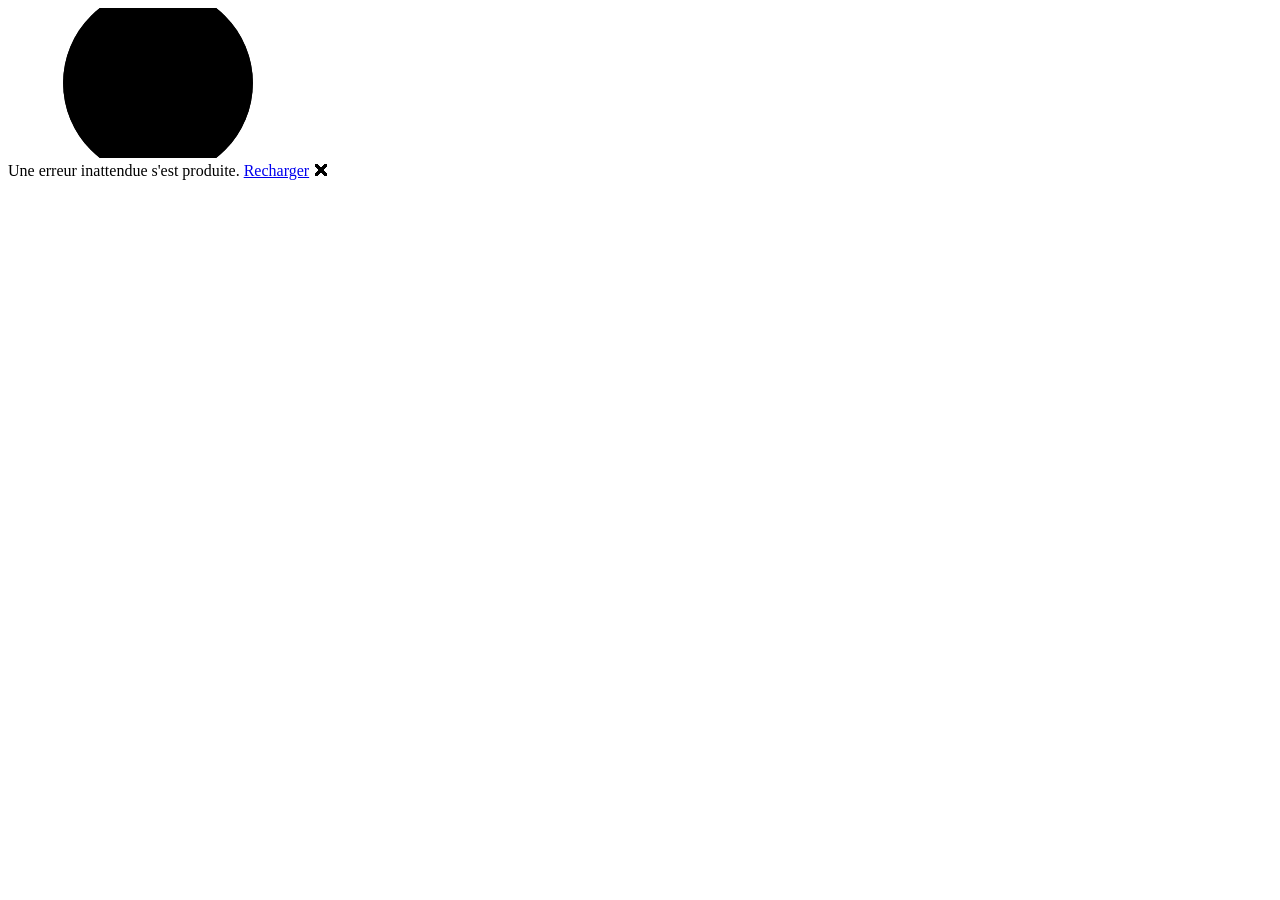
==== commit bd34e37c: "deploy: 0c3ba8eb5c3795776e1be11ddad97f82961ed899" ====
--- a/index.html
+++ b/index.html
@@ -7,8 +7,9 @@
     <meta name="description" content="Engawa — Plateforme de développement éthique et transparent. Applications numériques conçues avec respect, clarté et responsabilité." />
     <meta name="theme-color" content="#F5F0EB" />
     <title>Engawa — Technologie Éthique et Transparente</title>
-    <base href="/" />
-    <link href="_framework/dotnet.zdo08lyk47.js" rel="preload" as="script" fetchpriority="high" crossorigin="anonymous" integrity="sha256-dxfK66HblTceeyFnMBxThnvUXCr3DeY2MHQfjmnIp64=" />
+    <!-- Base href set for GitHub Pages subpath (username.github.io/repo/) -->
+    <base href="/engawa/" />
+    <link href="_framework/dotnet.w4q080zmc3.js" rel="preload" as="script" fetchpriority="high" crossorigin="anonymous" integrity="sha256-sMMRYT9jWr2cjSpJHQZPOcHD2Kw8/bw2Y8tkV9cdG44=" />
 
     <!-- Google Fonts -->
     <link rel="preconnect" href="https://fonts.googleapis.com" />
@@ -26,18 +27,18 @@
     "./_framework/blazor.webassembly.js": "./_framework/blazor.webassembly.66stpp682q.js",
     "./_framework/dotnet.native.js": "./_framework/dotnet.native.69poregybn.js",
     "./_framework/dotnet.runtime.js": "./_framework/dotnet.runtime.q5rqv3xrhm.js",
-    "./_framework/dotnet.js": "./_framework/dotnet.zdo08lyk47.js"
+    "./_framework/dotnet.js": "./_framework/dotnet.w4q080zmc3.js"
   },
   "scopes": {},
   "integrity": {
     "./_framework/blazor.webassembly.66stpp682q.js": "sha256-3lCWrko3zwspV40aQhs2S/IMkRSarnHRKIdkHhuXIBA=",
     "./_framework/blazor.webassembly.js": "sha256-3lCWrko3zwspV40aQhs2S/IMkRSarnHRKIdkHhuXIBA=",
-    "./_framework/dotnet.js": "sha256-dxfK66HblTceeyFnMBxThnvUXCr3DeY2MHQfjmnIp64=",
+    "./_framework/dotnet.js": "sha256-sMMRYT9jWr2cjSpJHQZPOcHD2Kw8/bw2Y8tkV9cdG44=",
     "./_framework/dotnet.native.69poregybn.js": "sha256-JvdIvkSF0x6euoPT2QnQSMg2Gyv2oJbFeBi1XmWLYFU=",
     "./_framework/dotnet.native.js": "sha256-JvdIvkSF0x6euoPT2QnQSMg2Gyv2oJbFeBi1XmWLYFU=",
     "./_framework/dotnet.runtime.js": "sha256-ArknccFM1sHNVcih0x1h52AG+abNCoQjl6BlVrv3ePw=",
     "./_framework/dotnet.runtime.q5rqv3xrhm.js": "sha256-ArknccFM1sHNVcih0x1h52AG+abNCoQjl6BlVrv3ePw=",
-    "./_framework/dotnet.zdo08lyk47.js": "sha256-dxfK66HblTceeyFnMBxThnvUXCr3DeY2MHQfjmnIp64="
+    "./_framework/dotnet.w4q080zmc3.js": "sha256-sMMRYT9jWr2cjSpJHQZPOcHD2Kw8/bw2Y8tkV9cdG44="
   }
 }</script>
 </head>
@@ -58,7 +59,7 @@
     </div>
 
     <script src="js/scroll-animations.js"></script>
-    <script src="_framework/blazor.webassembly.66stpp682q.js"></script>
+    <script src="_framework/blazor.webassembly.js"></script>
 </body>
 
 </html>
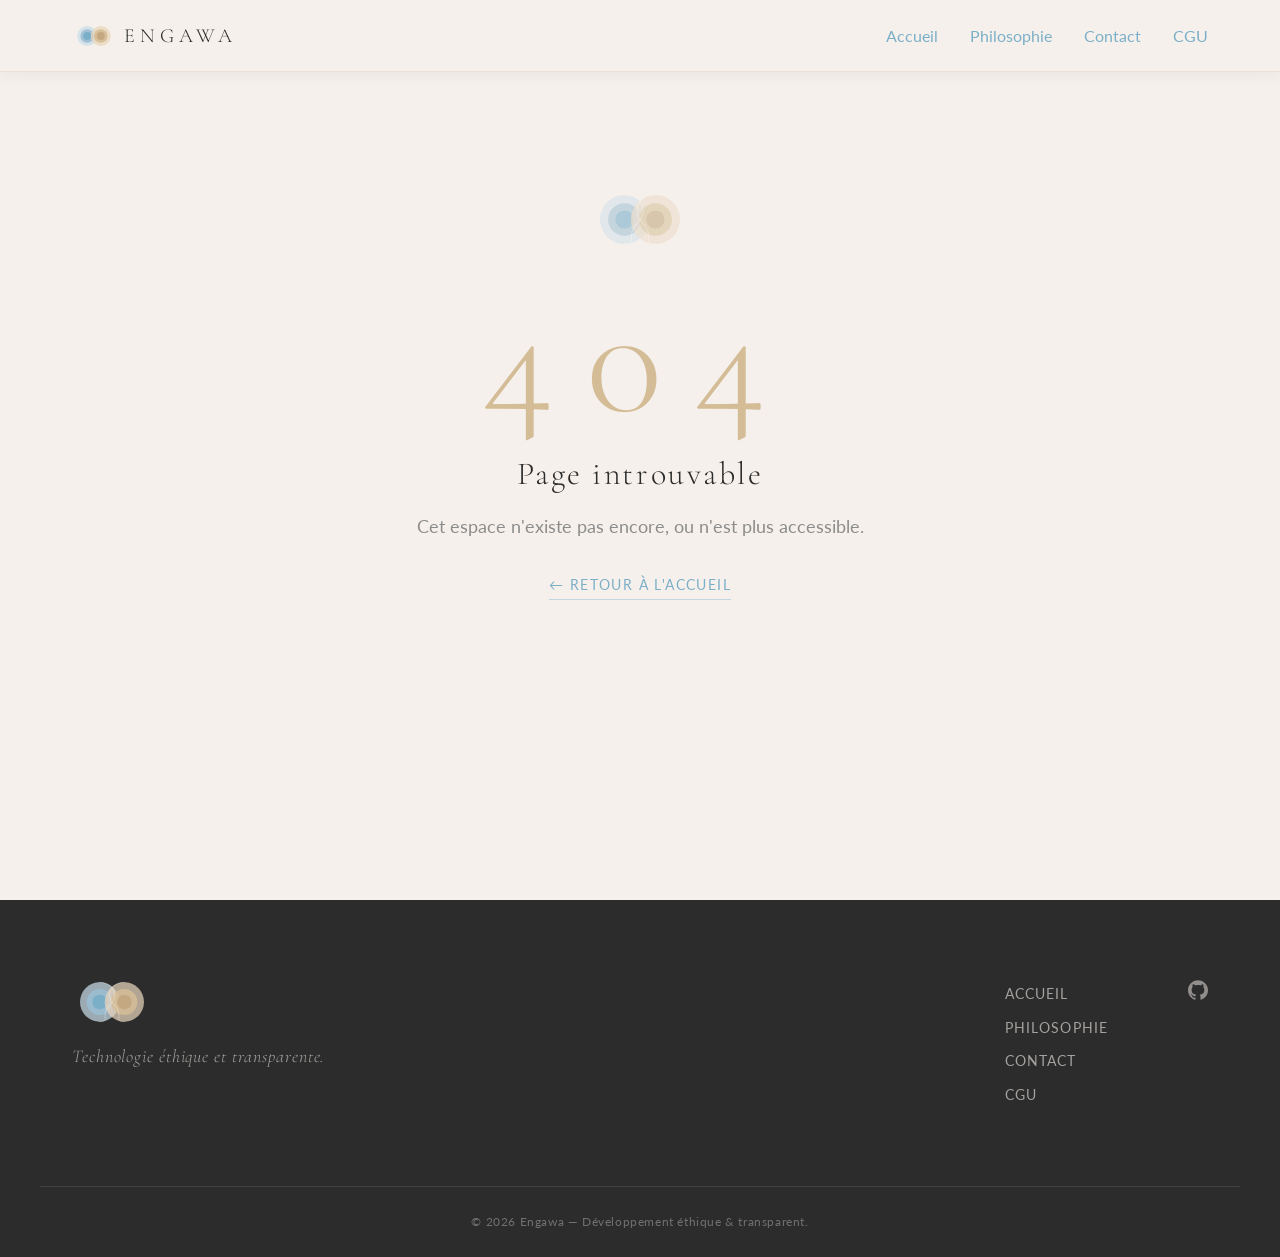
==== commit fdcc61cf: "deploy: b748687fb146555da59884327e872f450b301a7d" ====
--- a/index.html
+++ b/index.html
@@ -8,8 +8,8 @@
     <meta name="theme-color" content="#F5F0EB" />
     <title>Engawa — Technologie Éthique et Transparente</title>
     <!-- Base href set for GitHub Pages subpath (username.github.io/repo/) -->
-    <base href="/engawa/" />
-    <link href="_framework/dotnet.w4q080zmc3.js" rel="preload" as="script" fetchpriority="high" crossorigin="anonymous" integrity="sha256-sMMRYT9jWr2cjSpJHQZPOcHD2Kw8/bw2Y8tkV9cdG44=" />
+    <base href="/" />
+    <link href="_framework/dotnet.2ct8d9j7yb.js" rel="preload" as="script" fetchpriority="high" crossorigin="anonymous" integrity="sha256-gifTg2muvYBxgH9Kq73graWaNz1AAYfvn7Snphw/tB4=" />
 
     <!-- Google Fonts -->
     <link rel="preconnect" href="https://fonts.googleapis.com" />
@@ -25,20 +25,20 @@
     <script type="importmap">{
   "imports": {
     "./_framework/blazor.webassembly.js": "./_framework/blazor.webassembly.66stpp682q.js",
+    "./_framework/dotnet.js": "./_framework/dotnet.2ct8d9j7yb.js",
     "./_framework/dotnet.native.js": "./_framework/dotnet.native.69poregybn.js",
-    "./_framework/dotnet.runtime.js": "./_framework/dotnet.runtime.q5rqv3xrhm.js",
-    "./_framework/dotnet.js": "./_framework/dotnet.w4q080zmc3.js"
+    "./_framework/dotnet.runtime.js": "./_framework/dotnet.runtime.q5rqv3xrhm.js"
   },
   "scopes": {},
   "integrity": {
     "./_framework/blazor.webassembly.66stpp682q.js": "sha256-3lCWrko3zwspV40aQhs2S/IMkRSarnHRKIdkHhuXIBA=",
     "./_framework/blazor.webassembly.js": "sha256-3lCWrko3zwspV40aQhs2S/IMkRSarnHRKIdkHhuXIBA=",
-    "./_framework/dotnet.js": "sha256-sMMRYT9jWr2cjSpJHQZPOcHD2Kw8/bw2Y8tkV9cdG44=",
+    "./_framework/dotnet.2ct8d9j7yb.js": "sha256-gifTg2muvYBxgH9Kq73graWaNz1AAYfvn7Snphw/tB4=",
+    "./_framework/dotnet.js": "sha256-gifTg2muvYBxgH9Kq73graWaNz1AAYfvn7Snphw/tB4=",
     "./_framework/dotnet.native.69poregybn.js": "sha256-JvdIvkSF0x6euoPT2QnQSMg2Gyv2oJbFeBi1XmWLYFU=",
     "./_framework/dotnet.native.js": "sha256-JvdIvkSF0x6euoPT2QnQSMg2Gyv2oJbFeBi1XmWLYFU=",
     "./_framework/dotnet.runtime.js": "sha256-ArknccFM1sHNVcih0x1h52AG+abNCoQjl6BlVrv3ePw=",
-    "./_framework/dotnet.runtime.q5rqv3xrhm.js": "sha256-ArknccFM1sHNVcih0x1h52AG+abNCoQjl6BlVrv3ePw=",
-    "./_framework/dotnet.w4q080zmc3.js": "sha256-sMMRYT9jWr2cjSpJHQZPOcHD2Kw8/bw2Y8tkV9cdG44="
+    "./_framework/dotnet.runtime.q5rqv3xrhm.js": "sha256-ArknccFM1sHNVcih0x1h52AG+abNCoQjl6BlVrv3ePw="
   }
 }</script>
 </head>
